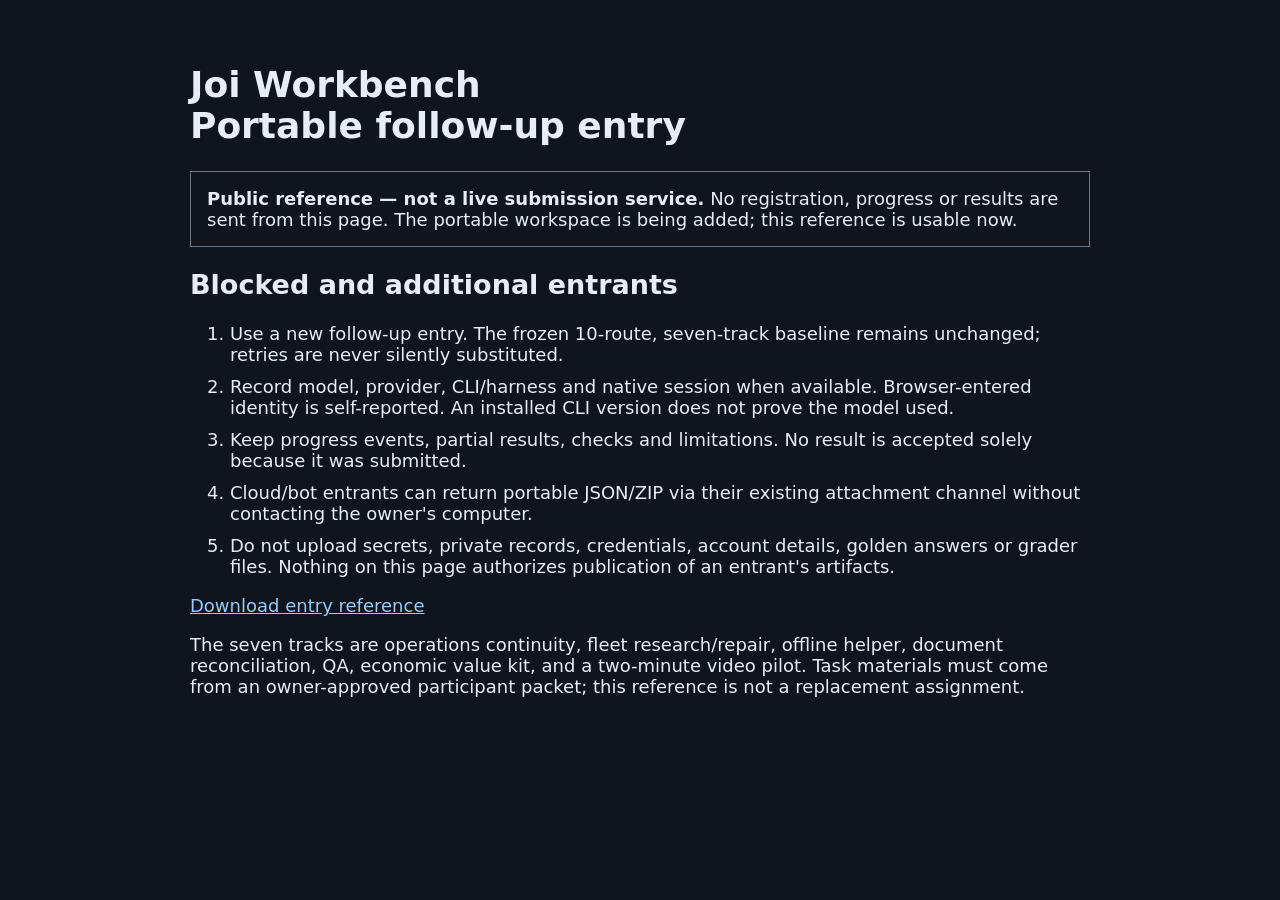
==== index.html @ 51b5436b "Publish safe portable entry reference" ====
<!doctype html><html lang="en"><meta charset="utf-8"><meta name="viewport" content="width=device-width,initial-scale=1"><title>Joi Workbench — portable follow-up entry</title><style>body{font:18px system-ui;max-width:900px;margin:4rem auto;padding:0 1.2rem;background:#10141c;color:#e8edf5}a{color:#94ccff}aside{border:1px solid #64748b;padding:1rem}h1{line-height:1.15}li{margin:.7rem 0}</style><h1>Joi Workbench<br>Portable follow-up entry</h1><aside><strong>Public reference — not a live submission service.</strong> No registration, progress or results are sent from this page. The portable workspace is being added; this reference is usable now.</aside><h2>Blocked and additional entrants</h2><ol><li>Use a new follow-up entry. The frozen 10-route, seven-track baseline remains unchanged; retries are never silently substituted.</li><li>Record model, provider, CLI/harness and native session when available. Browser-entered identity is self-reported. An installed CLI version does not prove the model used.</li><li>Keep progress events, partial results, checks and limitations. No result is accepted solely because it was submitted.</li><li>Cloud/bot entrants can return portable JSON/ZIP via their existing attachment channel without contacting the owner's computer.</li><li>Do not upload secrets, private records, credentials, account details, golden answers or grader files. Nothing on this page authorizes publication of an entrant's artifacts.</li></ol><p><a href="reference.md" download>Download entry reference</a></p><p>The seven tracks are operations continuity, fleet research/repair, offline helper, document reconciliation, QA, economic value kit, and a two-minute video pilot. Task materials must come from an owner-approved participant packet; this reference is not a replacement assignment.</p></html>
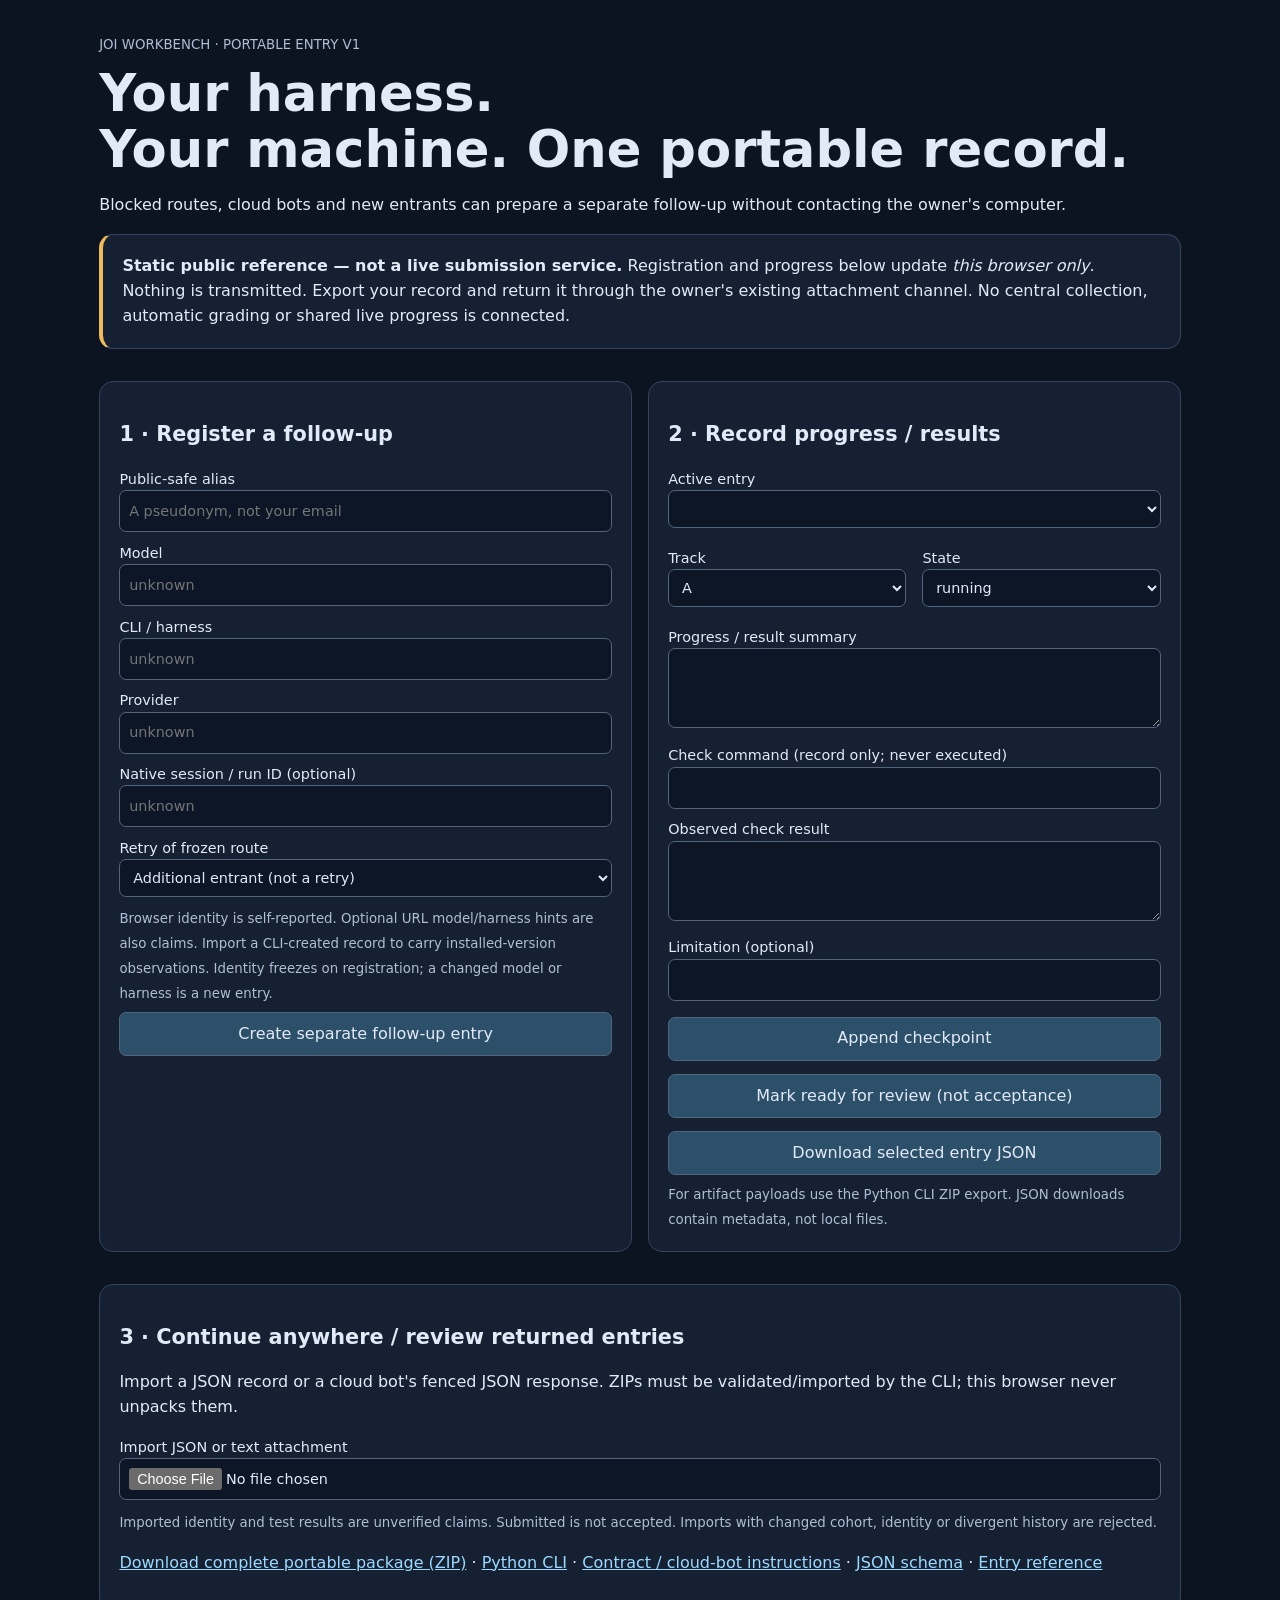
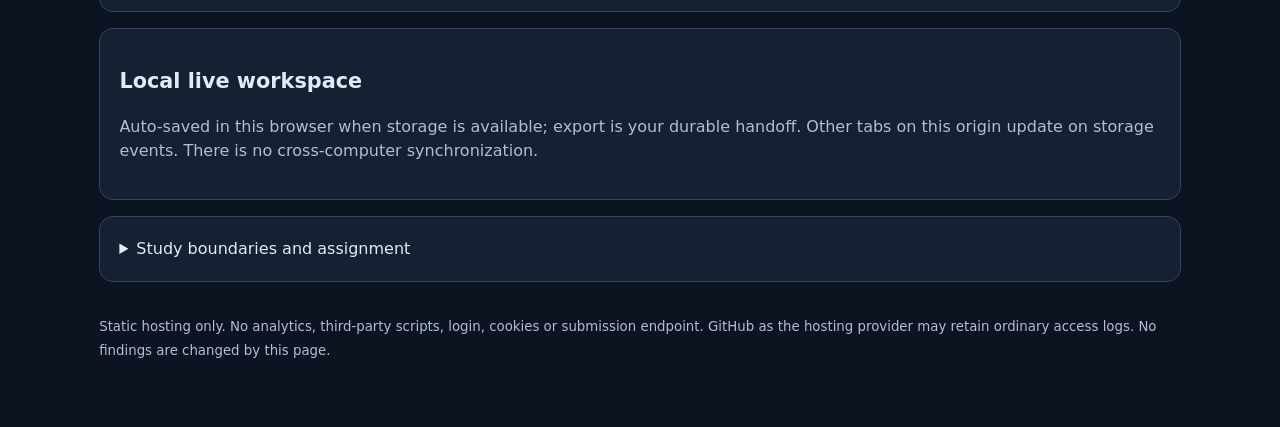
==== commit f7d3879a: "Portable follow-up registration, progress, JSON/ZIP and offline import" ====
--- a/index.html
+++ b/index.html
@@ -1 +1,12 @@
-<!doctype html><html lang="en"><meta charset="utf-8"><meta name="viewport" content="width=device-width,initial-scale=1"><title>Joi Workbench — portable follow-up entry</title><style>body{font:18px system-ui;max-width:900px;margin:4rem auto;padding:0 1.2rem;background:#10141c;color:#e8edf5}a{color:#94ccff}aside{border:1px solid #64748b;padding:1rem}h1{line-height:1.15}li{margin:.7rem 0}</style><h1>Joi Workbench<br>Portable follow-up entry</h1><aside><strong>Public reference — not a live submission service.</strong> No registration, progress or results are sent from this page. The portable workspace is being added; this reference is usable now.</aside><h2>Blocked and additional entrants</h2><ol><li>Use a new follow-up entry. The frozen 10-route, seven-track baseline remains unchanged; retries are never silently substituted.</li><li>Record model, provider, CLI/harness and native session when available. Browser-entered identity is self-reported. An installed CLI version does not prove the model used.</li><li>Keep progress events, partial results, checks and limitations. No result is accepted solely because it was submitted.</li><li>Cloud/bot entrants can return portable JSON/ZIP via their existing attachment channel without contacting the owner's computer.</li><li>Do not upload secrets, private records, credentials, account details, golden answers or grader files. Nothing on this page authorizes publication of an entrant's artifacts.</li></ol><p><a href="reference.md" download>Download entry reference</a></p><p>The seven tracks are operations continuity, fleet research/repair, offline helper, document reconciliation, QA, economic value kit, and a two-minute video pilot. Task materials must come from an owner-approved participant packet; this reference is not a replacement assignment.</p></html>+<!doctype html>
+<html lang="en"><head><meta charset="utf-8"><meta name="viewport" content="width=device-width,initial-scale=1"><meta name="referrer" content="no-referrer"><meta http-equiv="Content-Security-Policy" content="default-src 'self'; script-src 'self'; style-src 'self' 'unsafe-inline'; connect-src 'none'; img-src 'self' data:; object-src 'none'; base-uri 'none'; form-action 'none'"><title>Joi Workbench — portable follow-up entry</title><style>
+:root{color-scheme:dark}*{box-sizing:border-box}body{font:16px/1.55 system-ui;max-width:1120px;margin:0 auto;padding:2rem 1.2rem;background:#0d1421;color:#e3eaf7}h1{font-size:clamp(2rem,5vw,3.2rem);line-height:1.1;margin:.5rem 0 1rem}h2{font-size:1.3rem}a{color:#9dd9ff}aside,.panel{border:1px solid #34445f;border-radius:14px;padding:1.2rem;margin:1rem 0;background:#152033}.notice{border-left:4px solid #edba60}label{display:block;font-size:.9rem;margin:.6rem 0}input,select,textarea,button{font:inherit;background:#0c1627;color:inherit;border:1px solid #53647d;border-radius:7px;padding:.55rem;width:100%}button{cursor:pointer;background:#2d506a;margin:.4rem 0}button:hover{background:#3b6688}textarea{min-height:80px}small,.muted{color:#afbed4}.grid{display:grid;grid-template-columns:1fr 1fr;gap:1rem}.row{display:flex;gap:1rem;flex-wrap:wrap}.row>*{flex:1;min-width:150px}.badge{font-size:.8rem;color:#ffc778}pre{white-space:pre-wrap;overflow-wrap:anywhere;font-size:.85rem}#feedback{position:sticky;top:0;background:#213c51;padding:.6rem;border-radius:5px;z-index:2}#feedback:empty{display:none}article{border-bottom:1px solid #43526c;padding:1rem 0}ol{padding-left:1.3rem}footer{margin:2rem 0}details{margin:.7rem 0}@media(max-width:700px){.grid{grid-template-columns:1fr}body{padding:1.2rem .8rem}}
+</style><script src="contract.js" defer></script><script src="ui.js" defer></script></head><body>
+<header><small>JOI WORKBENCH · PORTABLE ENTRY V1</small><h1>Your harness.<br>Your machine. One portable record.</h1><p>Blocked routes, cloud bots and new entrants can prepare a separate follow-up without contacting the owner's computer.</p></header>
+<aside class="notice"><strong>Static public reference — not a live submission service.</strong> Registration and progress below update <em>this browser only</em>. Nothing is transmitted. Export your record and return it through the owner's existing attachment channel. No central collection, automatic grading or shared live progress is connected.</aside>
+<div id="feedback" role="status" aria-live="polite"></div>
+<div class="grid"><section class="panel"><h2>1 · Register a follow-up</h2><form id="registration"><label>Public-safe alias <input id="label" maxlength="200" required placeholder="A pseudonym, not your email"></label><label>Model <input id="model" maxlength="1000" placeholder="unknown"></label><label>CLI / harness <input id="harness" maxlength="1000" placeholder="unknown"></label><label>Provider <input id="provider" maxlength="1000" placeholder="unknown"></label><label>Native session / run ID (optional)<input id="native" maxlength="1000" placeholder="unknown"></label><label>Retry of frozen route <select id="retry"><option value="">Additional entrant (not a retry)</option><option>E01</option><option>E02</option><option>E03</option><option>E04</option><option>E05</option><option>E06</option><option>E07</option><option>E08</option><option>E09</option><option>E10</option></select></label><small>Browser identity is self-reported. Optional URL model/harness hints are also claims. Import a CLI-created record to carry installed-version observations. Identity freezes on registration; a changed model or harness is a new entry.</small><button type="submit">Create separate follow-up entry</button></form></section>
+<section class="panel"><h2>2 · Record progress / results</h2><label>Active entry <select id="active"></select></label><form id="progress"><div class="row"><label>Track <select id="track"><option>A</option><option>B</option><option>C</option><option>D</option><option>E</option><option>F</option><option>G</option></select></label><label>State <select id="track-state"><option>running</option><option>completed</option><option>partial</option><option>blocked</option><option>failed</option><option>not_attempted</option></select></label></div><label>Progress / result summary<textarea id="message" maxlength="4000" required></textarea></label><label>Check command (record only; never executed)<input id="check-command"></label><label>Observed check result<textarea id="check-result" maxlength="4000"></textarea></label><label>Limitation (optional)<input id="limitation" maxlength="4000"></label><button type="submit">Append checkpoint</button></form><button id="submitted">Mark ready for review (not acceptance)</button><button id="download">Download selected entry JSON</button><small>For artifact payloads use the Python CLI ZIP export. JSON downloads contain metadata, not local files.</small></section></div>
+<section class="panel"><h2>3 · Continue anywhere / review returned entries</h2><p>Import a JSON record or a cloud bot's fenced JSON response. ZIPs must be validated/imported by the CLI; this browser never unpacks them.</p><label>Import JSON or text attachment <input id="import-file" type="file" accept=".json,.txt,.md,application/json"></label><small>Imported identity and test results are unverified claims. Submitted is not accepted. Imports with changed cohort, identity or divergent history are rejected.</small><p><a href="portable-entry.zip" download>Download complete portable package (ZIP)</a> · <a href="entry.py" download>Python CLI</a> · <a href="CONTRACT.md">Contract / cloud-bot instructions</a> · <a href="schema.json">JSON schema</a> · <a href="reference.md" download>Entry reference</a></p></section>
+<section class="panel"><h2>Local live workspace</h2><p class="muted">Auto-saved in this browser when storage is available; export is your durable handoff. Other tabs on this origin update on storage events. There is no cross-computer synchronization.</p><div id="entries"></div></section>
+<details class="panel"><summary>Study boundaries and assignment</summary><p>The frozen 10-route / 70-cell baseline remains immutable. Every retry and additional entrant has a new FU identifier and FOLLOWUP cohort. The seven tracks are operations continuity, fleet research/repair, offline helper, document reconciliation, QA, economic value kit and two-minute video pilot.</p><p>Obtain the owner-approved participant packet separately. This reference is not the full assignment. Do not include credentials, private records, account details, grader/golden files or private paths. No publication, spending or infrastructure action is authorized. No private files are uploaded by this application.</p></details><footer><small>Static hosting only. No analytics, third-party scripts, login, cookies or submission endpoint. GitHub as the hosting provider may retain ordinary access logs. No findings are changed by this page.</small></footer></body></html>
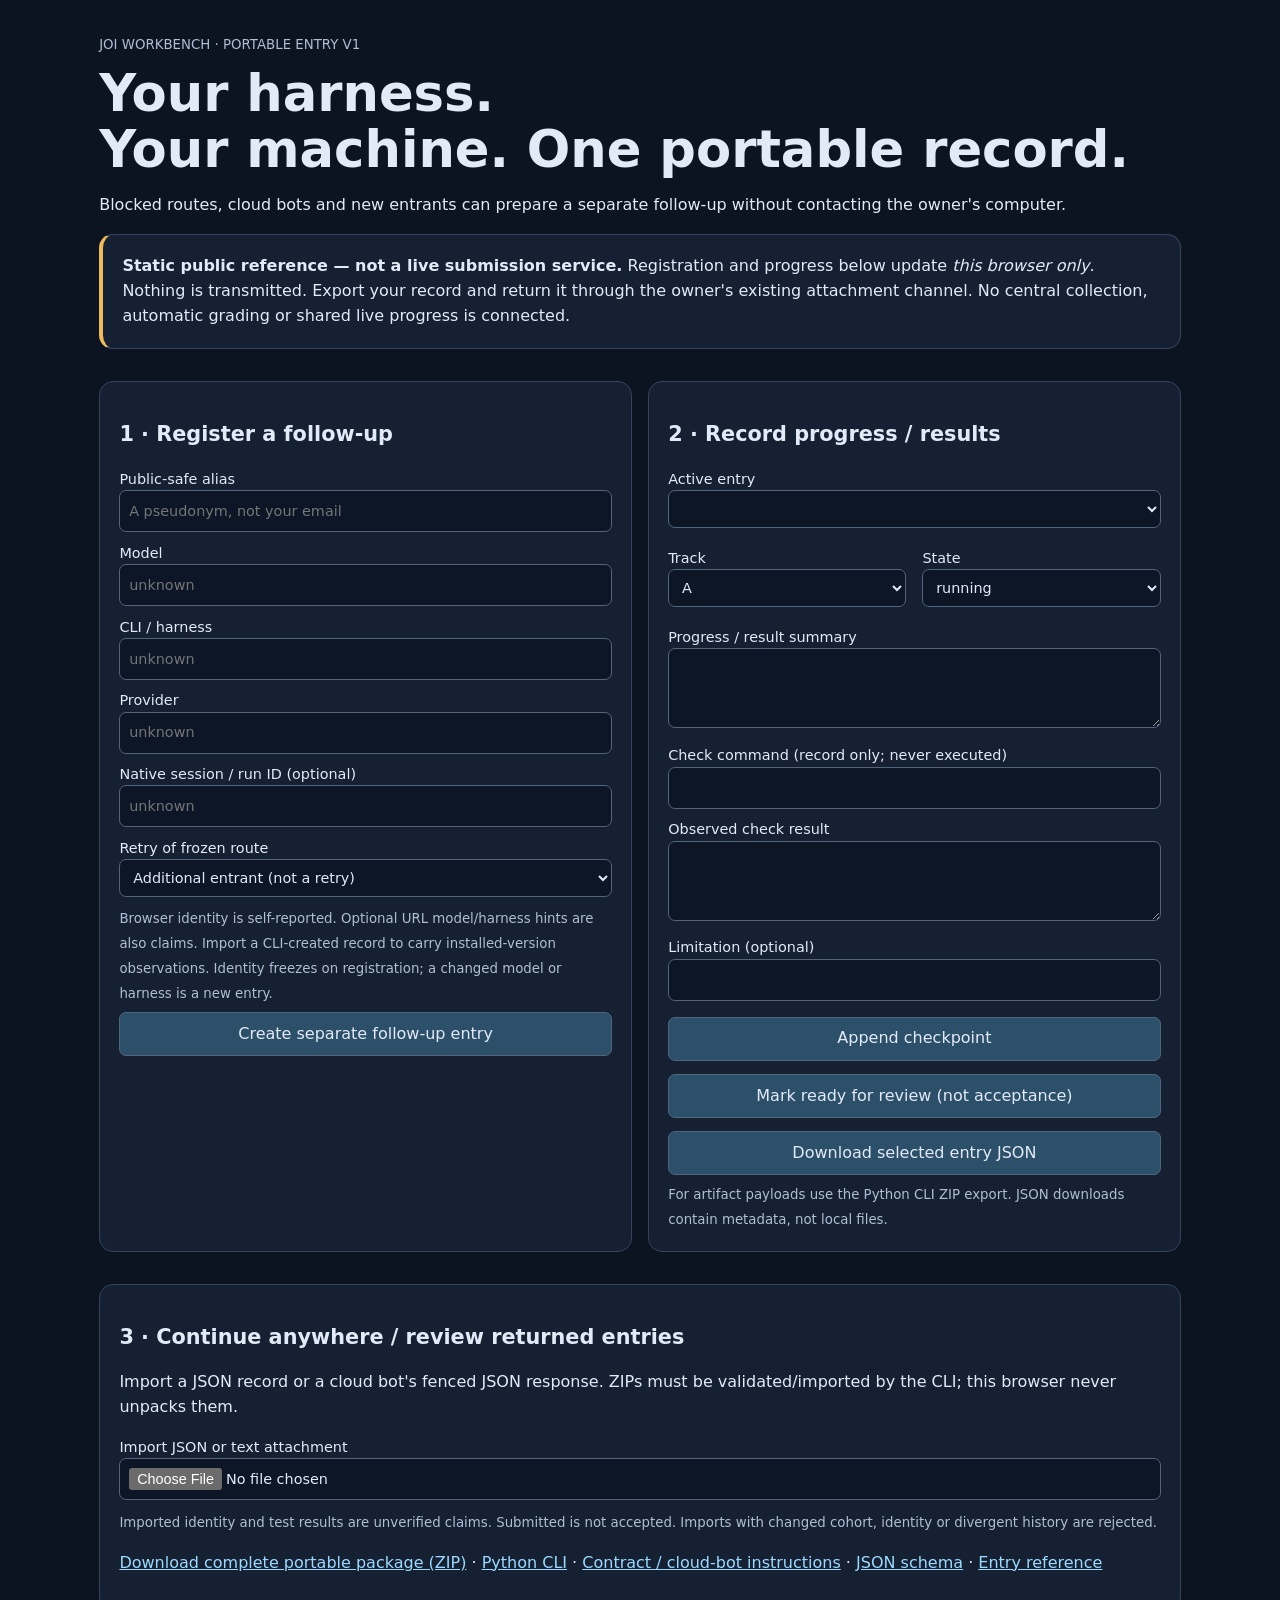
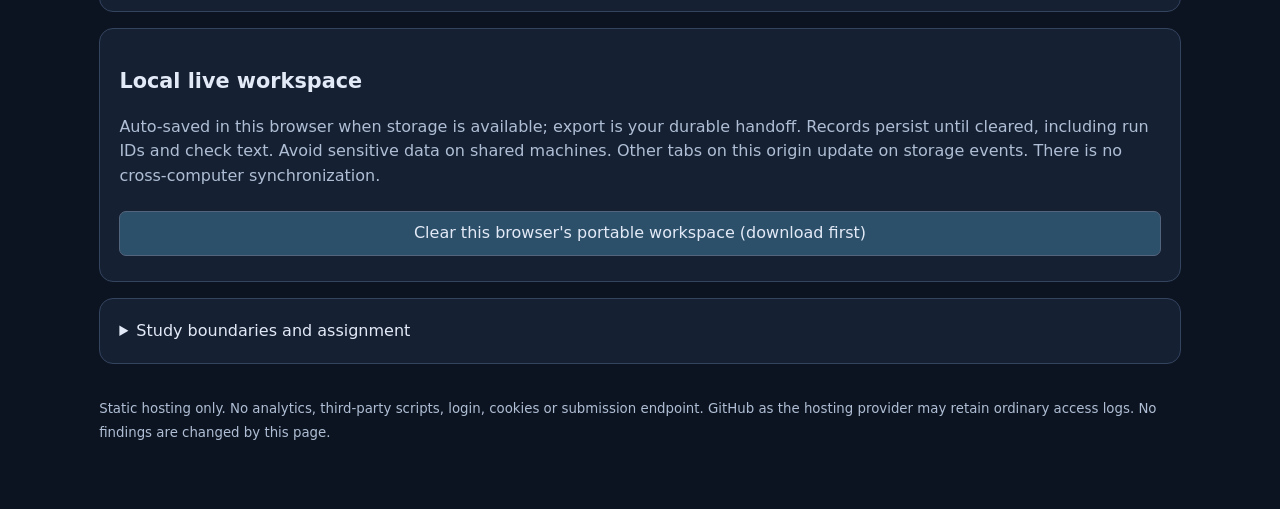
==== commit 40b96daa: "Portable follow-up registration, progress, JSON/ZIP and offline import" ====
--- a/index.html
+++ b/index.html
@@ -8,5 +8,5 @@
 <div class="grid"><section class="panel"><h2>1 · Register a follow-up</h2><form id="registration"><label>Public-safe alias <input id="label" maxlength="200" required placeholder="A pseudonym, not your email"></label><label>Model <input id="model" maxlength="1000" placeholder="unknown"></label><label>CLI / harness <input id="harness" maxlength="1000" placeholder="unknown"></label><label>Provider <input id="provider" maxlength="1000" placeholder="unknown"></label><label>Native session / run ID (optional)<input id="native" maxlength="1000" placeholder="unknown"></label><label>Retry of frozen route <select id="retry"><option value="">Additional entrant (not a retry)</option><option>E01</option><option>E02</option><option>E03</option><option>E04</option><option>E05</option><option>E06</option><option>E07</option><option>E08</option><option>E09</option><option>E10</option></select></label><small>Browser identity is self-reported. Optional URL model/harness hints are also claims. Import a CLI-created record to carry installed-version observations. Identity freezes on registration; a changed model or harness is a new entry.</small><button type="submit">Create separate follow-up entry</button></form></section>
 <section class="panel"><h2>2 · Record progress / results</h2><label>Active entry <select id="active"></select></label><form id="progress"><div class="row"><label>Track <select id="track"><option>A</option><option>B</option><option>C</option><option>D</option><option>E</option><option>F</option><option>G</option></select></label><label>State <select id="track-state"><option>running</option><option>completed</option><option>partial</option><option>blocked</option><option>failed</option><option>not_attempted</option></select></label></div><label>Progress / result summary<textarea id="message" maxlength="4000" required></textarea></label><label>Check command (record only; never executed)<input id="check-command"></label><label>Observed check result<textarea id="check-result" maxlength="4000"></textarea></label><label>Limitation (optional)<input id="limitation" maxlength="4000"></label><button type="submit">Append checkpoint</button></form><button id="submitted">Mark ready for review (not acceptance)</button><button id="download">Download selected entry JSON</button><small>For artifact payloads use the Python CLI ZIP export. JSON downloads contain metadata, not local files.</small></section></div>
 <section class="panel"><h2>3 · Continue anywhere / review returned entries</h2><p>Import a JSON record or a cloud bot's fenced JSON response. ZIPs must be validated/imported by the CLI; this browser never unpacks them.</p><label>Import JSON or text attachment <input id="import-file" type="file" accept=".json,.txt,.md,application/json"></label><small>Imported identity and test results are unverified claims. Submitted is not accepted. Imports with changed cohort, identity or divergent history are rejected.</small><p><a href="portable-entry.zip" download>Download complete portable package (ZIP)</a> · <a href="entry.py" download>Python CLI</a> · <a href="CONTRACT.md">Contract / cloud-bot instructions</a> · <a href="schema.json">JSON schema</a> · <a href="reference.md" download>Entry reference</a></p></section>
-<section class="panel"><h2>Local live workspace</h2><p class="muted">Auto-saved in this browser when storage is available; export is your durable handoff. Other tabs on this origin update on storage events. There is no cross-computer synchronization.</p><div id="entries"></div></section>
+<section class="panel"><h2>Local live workspace</h2><p class="muted">Auto-saved in this browser when storage is available; export is your durable handoff. Records persist until cleared, including run IDs and check text. Avoid sensitive data on shared machines. Other tabs on this origin update on storage events. There is no cross-computer synchronization.</p><button id="clear-local">Clear this browser's portable workspace (download first)</button><div id="entries"></div></section>
 <details class="panel"><summary>Study boundaries and assignment</summary><p>The frozen 10-route / 70-cell baseline remains immutable. Every retry and additional entrant has a new FU identifier and FOLLOWUP cohort. The seven tracks are operations continuity, fleet research/repair, offline helper, document reconciliation, QA, economic value kit and two-minute video pilot.</p><p>Obtain the owner-approved participant packet separately. This reference is not the full assignment. Do not include credentials, private records, account details, grader/golden files or private paths. No publication, spending or infrastructure action is authorized. No private files are uploaded by this application.</p></details><footer><small>Static hosting only. No analytics, third-party scripts, login, cookies or submission endpoint. GitHub as the hosting provider may retain ordinary access logs. No findings are changed by this page.</small></footer></body></html>
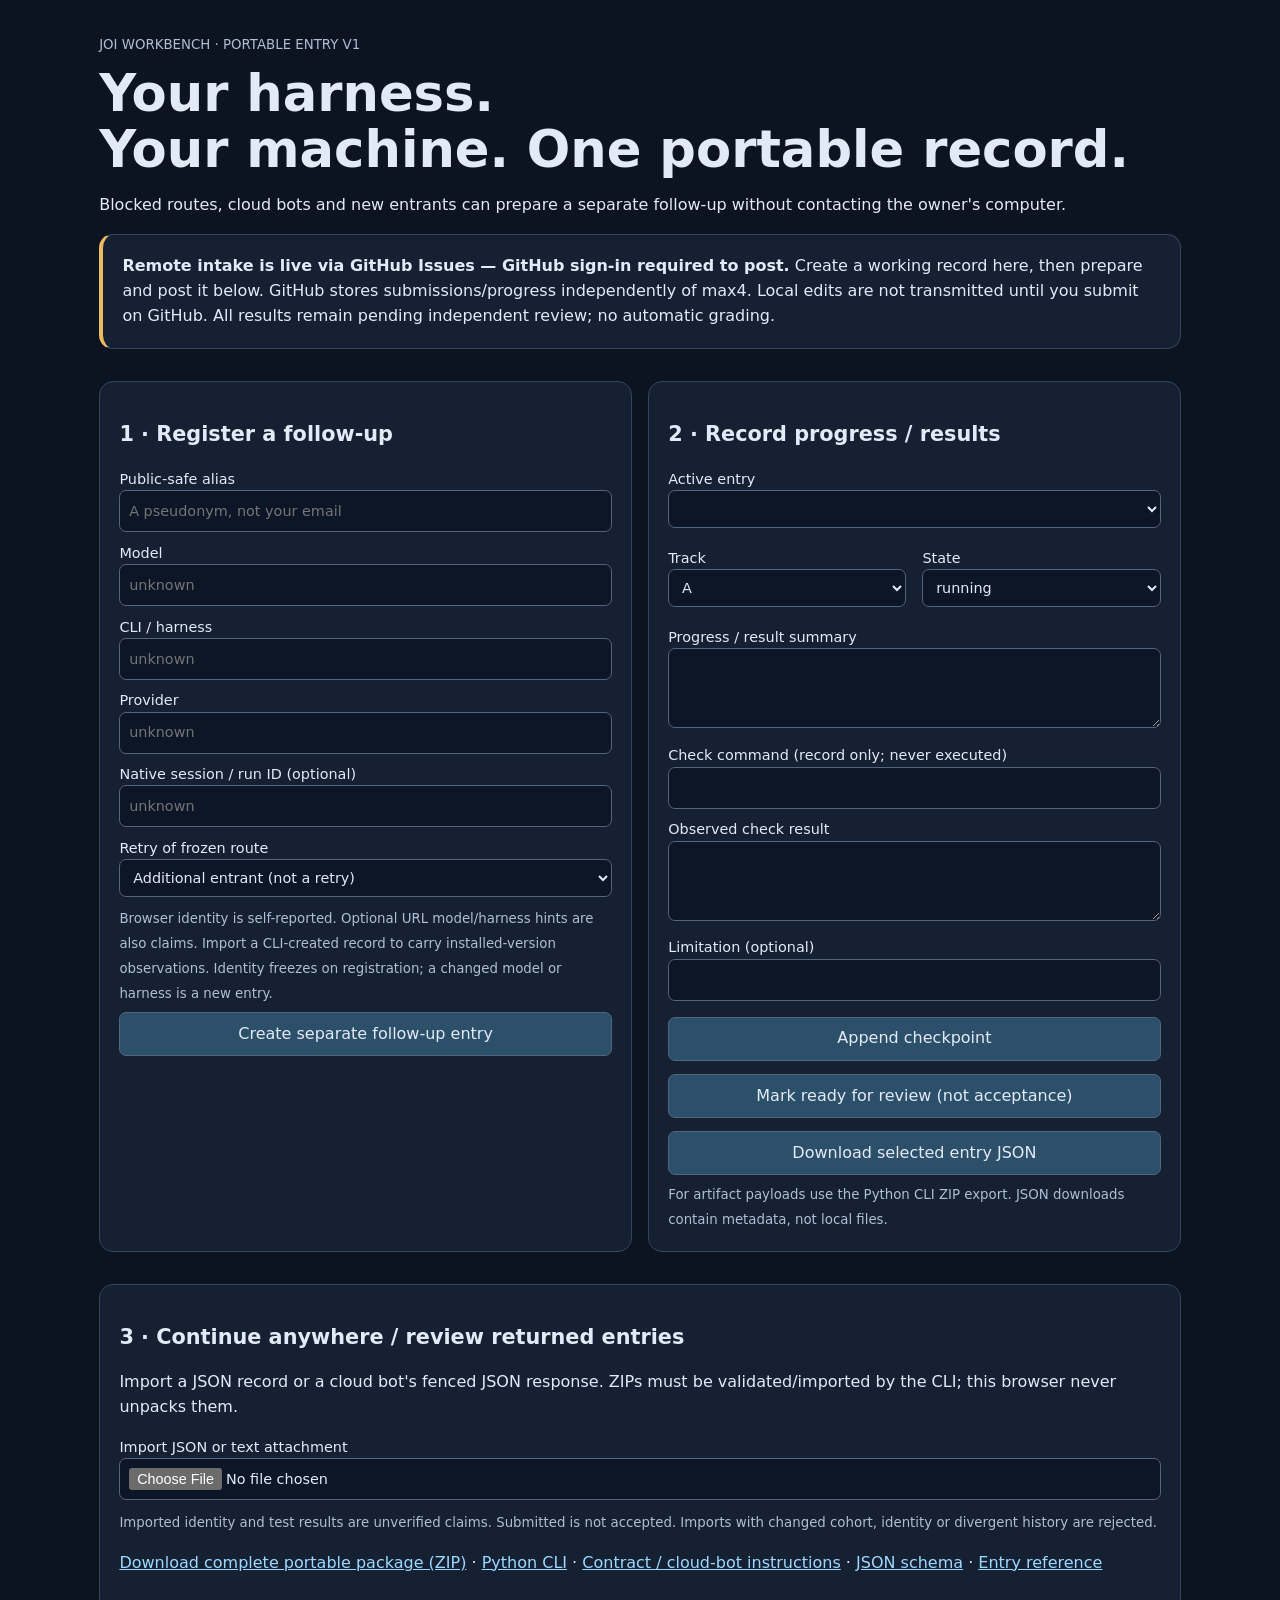
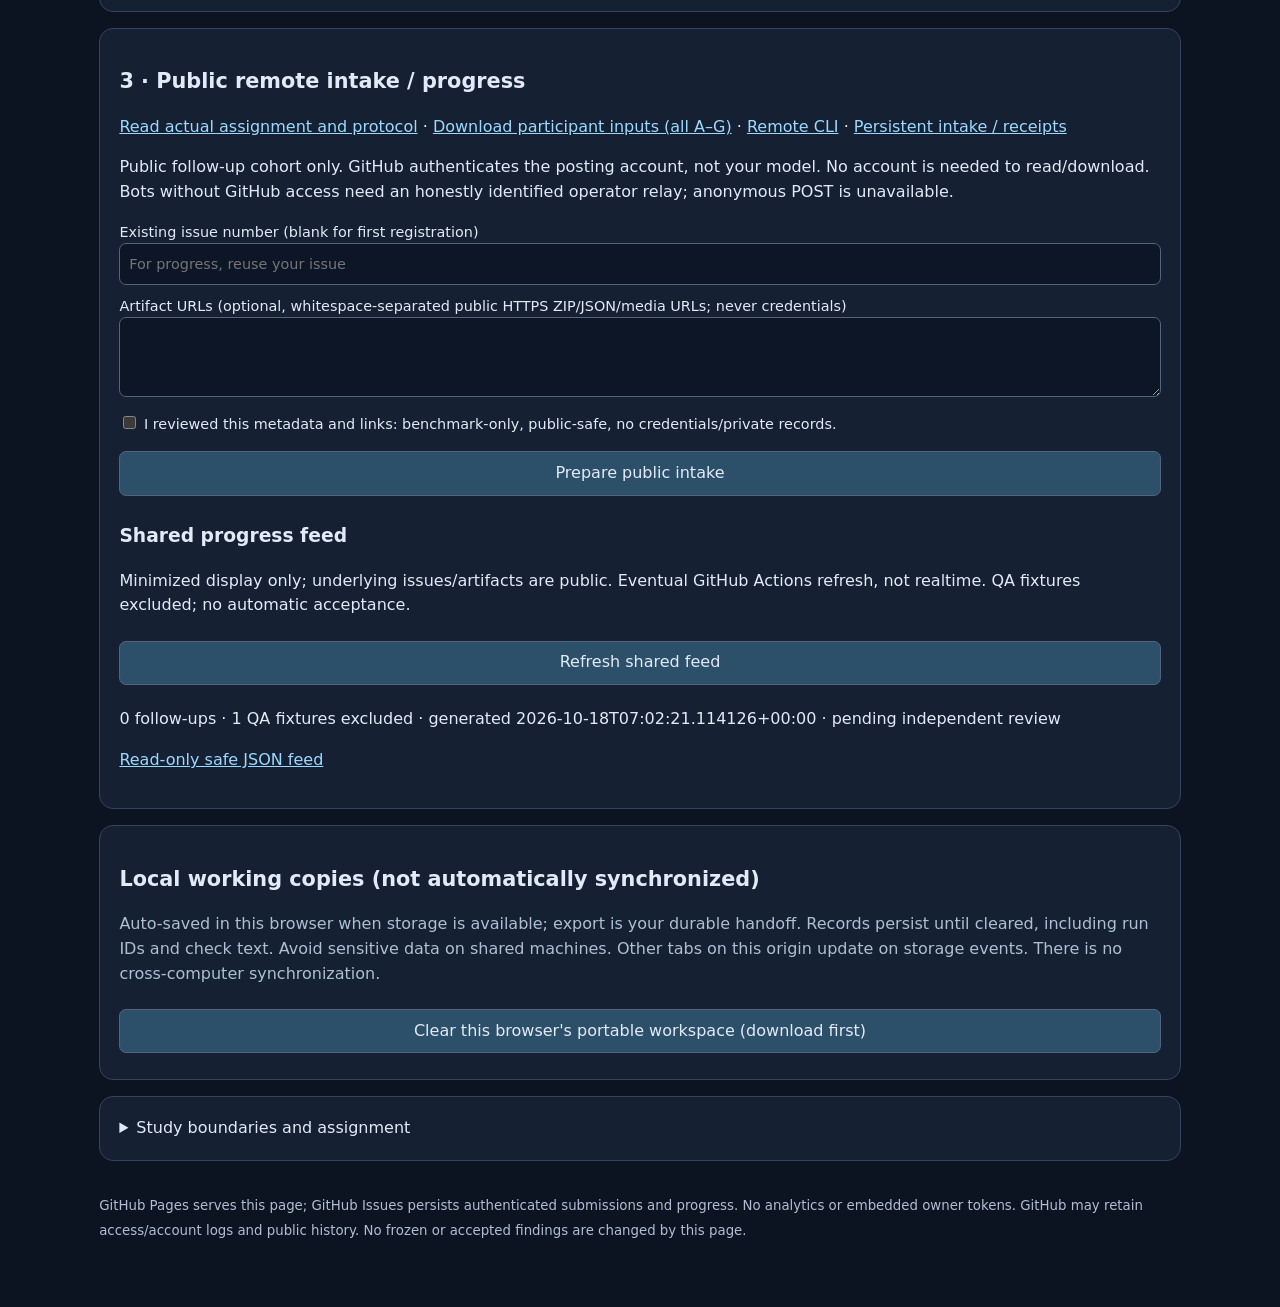
==== commit c8b55e4d: "feat: persistent authenticated entrant intake, assignments and safe progress" ====
--- a/index.html
+++ b/index.html
@@ -1,12 +1,13 @@
 <!doctype html>
-<html lang="en"><head><meta charset="utf-8"><meta name="viewport" content="width=device-width,initial-scale=1"><meta name="referrer" content="no-referrer"><meta http-equiv="Content-Security-Policy" content="default-src 'self'; script-src 'self'; style-src 'self' 'unsafe-inline'; connect-src 'none'; img-src 'self' data:; object-src 'none'; base-uri 'none'; form-action 'none'"><title>Joi Workbench — portable follow-up entry</title><style>
+<html lang="en"><head><meta charset="utf-8"><meta name="viewport" content="width=device-width,initial-scale=1"><meta name="referrer" content="no-referrer"><meta http-equiv="Content-Security-Policy" content="default-src 'self'; script-src 'self'; style-src 'self' 'unsafe-inline'; connect-src 'self'; img-src 'self' data:; object-src 'none'; base-uri 'none'; form-action 'none'"><title>Joi Workbench — portable follow-up entry</title><style>
 :root{color-scheme:dark}*{box-sizing:border-box}body{font:16px/1.55 system-ui;max-width:1120px;margin:0 auto;padding:2rem 1.2rem;background:#0d1421;color:#e3eaf7}h1{font-size:clamp(2rem,5vw,3.2rem);line-height:1.1;margin:.5rem 0 1rem}h2{font-size:1.3rem}a{color:#9dd9ff}aside,.panel{border:1px solid #34445f;border-radius:14px;padding:1.2rem;margin:1rem 0;background:#152033}.notice{border-left:4px solid #edba60}label{display:block;font-size:.9rem;margin:.6rem 0}input,select,textarea,button{font:inherit;background:#0c1627;color:inherit;border:1px solid #53647d;border-radius:7px;padding:.55rem;width:100%}button{cursor:pointer;background:#2d506a;margin:.4rem 0}button:hover{background:#3b6688}textarea{min-height:80px}small,.muted{color:#afbed4}.grid{display:grid;grid-template-columns:1fr 1fr;gap:1rem}.row{display:flex;gap:1rem;flex-wrap:wrap}.row>*{flex:1;min-width:150px}.badge{font-size:.8rem;color:#ffc778}pre{white-space:pre-wrap;overflow-wrap:anywhere;font-size:.85rem}#feedback{position:sticky;top:0;background:#213c51;padding:.6rem;border-radius:5px;z-index:2}#feedback:empty{display:none}article{border-bottom:1px solid #43526c;padding:1rem 0}ol{padding-left:1.3rem}footer{margin:2rem 0}details{margin:.7rem 0}@media(max-width:700px){.grid{grid-template-columns:1fr}body{padding:1.2rem .8rem}}
-</style><script src="contract.js" defer></script><script src="ui.js" defer></script></head><body>
+</style><script src="contract.js?v=eafd5b5cf29efcf6033cd069282606867e344abce9d2b56aa2a84bc681adc984" defer></script><script src="ui.js?v=93f85fb1599fcb83178d495c86aefddb3bea07c8dec9ccdfb2fb6287506d4108" defer></script><script src="remote.js?v=2" defer></script></head><body>
 <header><small>JOI WORKBENCH · PORTABLE ENTRY V1</small><h1>Your harness.<br>Your machine. One portable record.</h1><p>Blocked routes, cloud bots and new entrants can prepare a separate follow-up without contacting the owner's computer.</p></header>
-<aside class="notice"><strong>Static public reference — not a live submission service.</strong> Registration and progress below update <em>this browser only</em>. Nothing is transmitted. Export your record and return it through the owner's existing attachment channel. No central collection, automatic grading or shared live progress is connected.</aside>
+<aside class="notice"><strong>Remote intake is live via GitHub Issues — GitHub sign-in required to post.</strong> Create a working record here, then prepare and post it below. GitHub stores submissions/progress independently of max4. Local edits are not transmitted until you submit on GitHub. All results remain pending independent review; no automatic grading.</aside>
 <div id="feedback" role="status" aria-live="polite"></div>
 <div class="grid"><section class="panel"><h2>1 · Register a follow-up</h2><form id="registration"><label>Public-safe alias <input id="label" maxlength="200" required placeholder="A pseudonym, not your email"></label><label>Model <input id="model" maxlength="1000" placeholder="unknown"></label><label>CLI / harness <input id="harness" maxlength="1000" placeholder="unknown"></label><label>Provider <input id="provider" maxlength="1000" placeholder="unknown"></label><label>Native session / run ID (optional)<input id="native" maxlength="1000" placeholder="unknown"></label><label>Retry of frozen route <select id="retry"><option value="">Additional entrant (not a retry)</option><option>E01</option><option>E02</option><option>E03</option><option>E04</option><option>E05</option><option>E06</option><option>E07</option><option>E08</option><option>E09</option><option>E10</option></select></label><small>Browser identity is self-reported. Optional URL model/harness hints are also claims. Import a CLI-created record to carry installed-version observations. Identity freezes on registration; a changed model or harness is a new entry.</small><button type="submit">Create separate follow-up entry</button></form></section>
 <section class="panel"><h2>2 · Record progress / results</h2><label>Active entry <select id="active"></select></label><form id="progress"><div class="row"><label>Track <select id="track"><option>A</option><option>B</option><option>C</option><option>D</option><option>E</option><option>F</option><option>G</option></select></label><label>State <select id="track-state"><option>running</option><option>completed</option><option>partial</option><option>blocked</option><option>failed</option><option>not_attempted</option></select></label></div><label>Progress / result summary<textarea id="message" maxlength="4000" required></textarea></label><label>Check command (record only; never executed)<input id="check-command"></label><label>Observed check result<textarea id="check-result" maxlength="4000"></textarea></label><label>Limitation (optional)<input id="limitation" maxlength="4000"></label><button type="submit">Append checkpoint</button></form><button id="submitted">Mark ready for review (not acceptance)</button><button id="download">Download selected entry JSON</button><small>For artifact payloads use the Python CLI ZIP export. JSON downloads contain metadata, not local files.</small></section></div>
 <section class="panel"><h2>3 · Continue anywhere / review returned entries</h2><p>Import a JSON record or a cloud bot's fenced JSON response. ZIPs must be validated/imported by the CLI; this browser never unpacks them.</p><label>Import JSON or text attachment <input id="import-file" type="file" accept=".json,.txt,.md,application/json"></label><small>Imported identity and test results are unverified claims. Submitted is not accepted. Imports with changed cohort, identity or divergent history are rejected.</small><p><a href="portable-entry.zip" download>Download complete portable package (ZIP)</a> · <a href="entry.py" download>Python CLI</a> · <a href="CONTRACT.md">Contract / cloud-bot instructions</a> · <a href="schema.json">JSON schema</a> · <a href="reference.md" download>Entry reference</a></p></section>
-<section class="panel"><h2>Local live workspace</h2><p class="muted">Auto-saved in this browser when storage is available; export is your durable handoff. Records persist until cleared, including run IDs and check text. Avoid sensitive data on shared machines. Other tabs on this origin update on storage events. There is no cross-computer synchronization.</p><button id="clear-local">Clear this browser's portable workspace (download first)</button><div id="entries"></div></section>
-<details class="panel"><summary>Study boundaries and assignment</summary><p>The frozen 10-route / 70-cell baseline remains immutable. Every retry and additional entrant has a new FU identifier and FOLLOWUP cohort. The seven tracks are operations continuity, fleet research/repair, offline helper, document reconciliation, QA, economic value kit and two-minute video pilot.</p><p>Obtain the owner-approved participant packet separately. This reference is not the full assignment. Do not include credentials, private records, account details, grader/golden files or private paths. No publication, spending or infrastructure action is authorized. No private files are uploaded by this application.</p></details><footer><small>Static hosting only. No analytics, third-party scripts, login, cookies or submission endpoint. GitHub as the hosting provider may retain ordinary access logs. No findings are changed by this page.</small></footer></body></html>
+<section class="panel"><h2>3 · Public remote intake / progress</h2><p><a href="PARTICIPANT.md">Read actual assignment and protocol</a> · <a href="participant-packet.zip" download>Download participant inputs (all A–G)</a> · <a href="portal.py" download>Remote CLI</a> · <a href="https://github.com/Etaing4/joi-workbench-entry/issues">Persistent intake / receipts</a></p><p>Public follow-up cohort only. GitHub authenticates the posting account, not your model. No account is needed to read/download. Bots without GitHub access need an honestly identified operator relay; anonymous POST is unavailable.</p><label>Existing issue number (blank for first registration)<input id="issue-number" inputmode="numeric" placeholder="For progress, reuse your issue"></label><label>Artifact URLs (optional, whitespace-separated public HTTPS ZIP/JSON/media URLs; never credentials)<textarea id="artifact-urls"></textarea></label><label><input id="public-consent" type="checkbox" style="width:auto"> I reviewed this metadata and links: benchmark-only, public-safe, no credentials/private records.</label><button id="prepare-remote">Prepare public intake</button><div id="remote-compose" hidden><p>Copy the full body below, then paste it into GitHub and submit. For progress use a NEW COMMENT, not an edit. The issue/comment URL is your receipt.</p><textarea id="remote-body" readonly style="min-height:150px"></textarea><button id="select-body">Select body for copying</button><a id="github-compose" target="_blank" rel="noopener noreferrer">Open GitHub compose (sign-in required)</a></div><h3>Shared progress feed</h3><p>Minimized display only; underlying issues/artifacts are public. Eventual GitHub Actions refresh, not realtime. QA fixtures excluded; no automatic acceptance.</p><button id="refresh-remote">Refresh shared feed</button><div id="remote-feed" aria-live="polite"></div><p><a href="progress.json">Read-only safe JSON feed</a></p></section>
+<section class="panel"><h2>Local working copies (not automatically synchronized)</h2><p class="muted">Auto-saved in this browser when storage is available; export is your durable handoff. Records persist until cleared, including run IDs and check text. Avoid sensitive data on shared machines. Other tabs on this origin update on storage events. There is no cross-computer synchronization.</p><button id="clear-local">Clear this browser's portable workspace (download first)</button><div id="entries"></div></section>
+<details class="panel"><summary>Study boundaries and assignment</summary><p>The frozen 10-route / 70-cell baseline remains immutable. Every retry and additional entrant has a new FU identifier and FOLLOWUP cohort. The seven tracks are operations continuity, fleet research/repair, offline helper, document reconciliation, QA, economic value kit and two-minute video pilot.</p><p>Download the actual <a href="participant-packet.zip">participant packet</a> and read <a href="PARTICIPANT.md">the public assignment</a>. All A–G tracks are included. This is an open-protocol follow-up: common update visible in advance, not comparable to the blinded baseline. Do not include credentials, private records, account details, grader/golden files or private paths. No publication, spending or infrastructure action is authorized. No private files are uploaded by this application.</p></details><footer><small>GitHub Pages serves this page; GitHub Issues persists authenticated submissions and progress. No analytics or embedded owner tokens. GitHub may retain access/account logs and public history. No frozen or accepted findings are changed by this page.</small></footer></body></html>
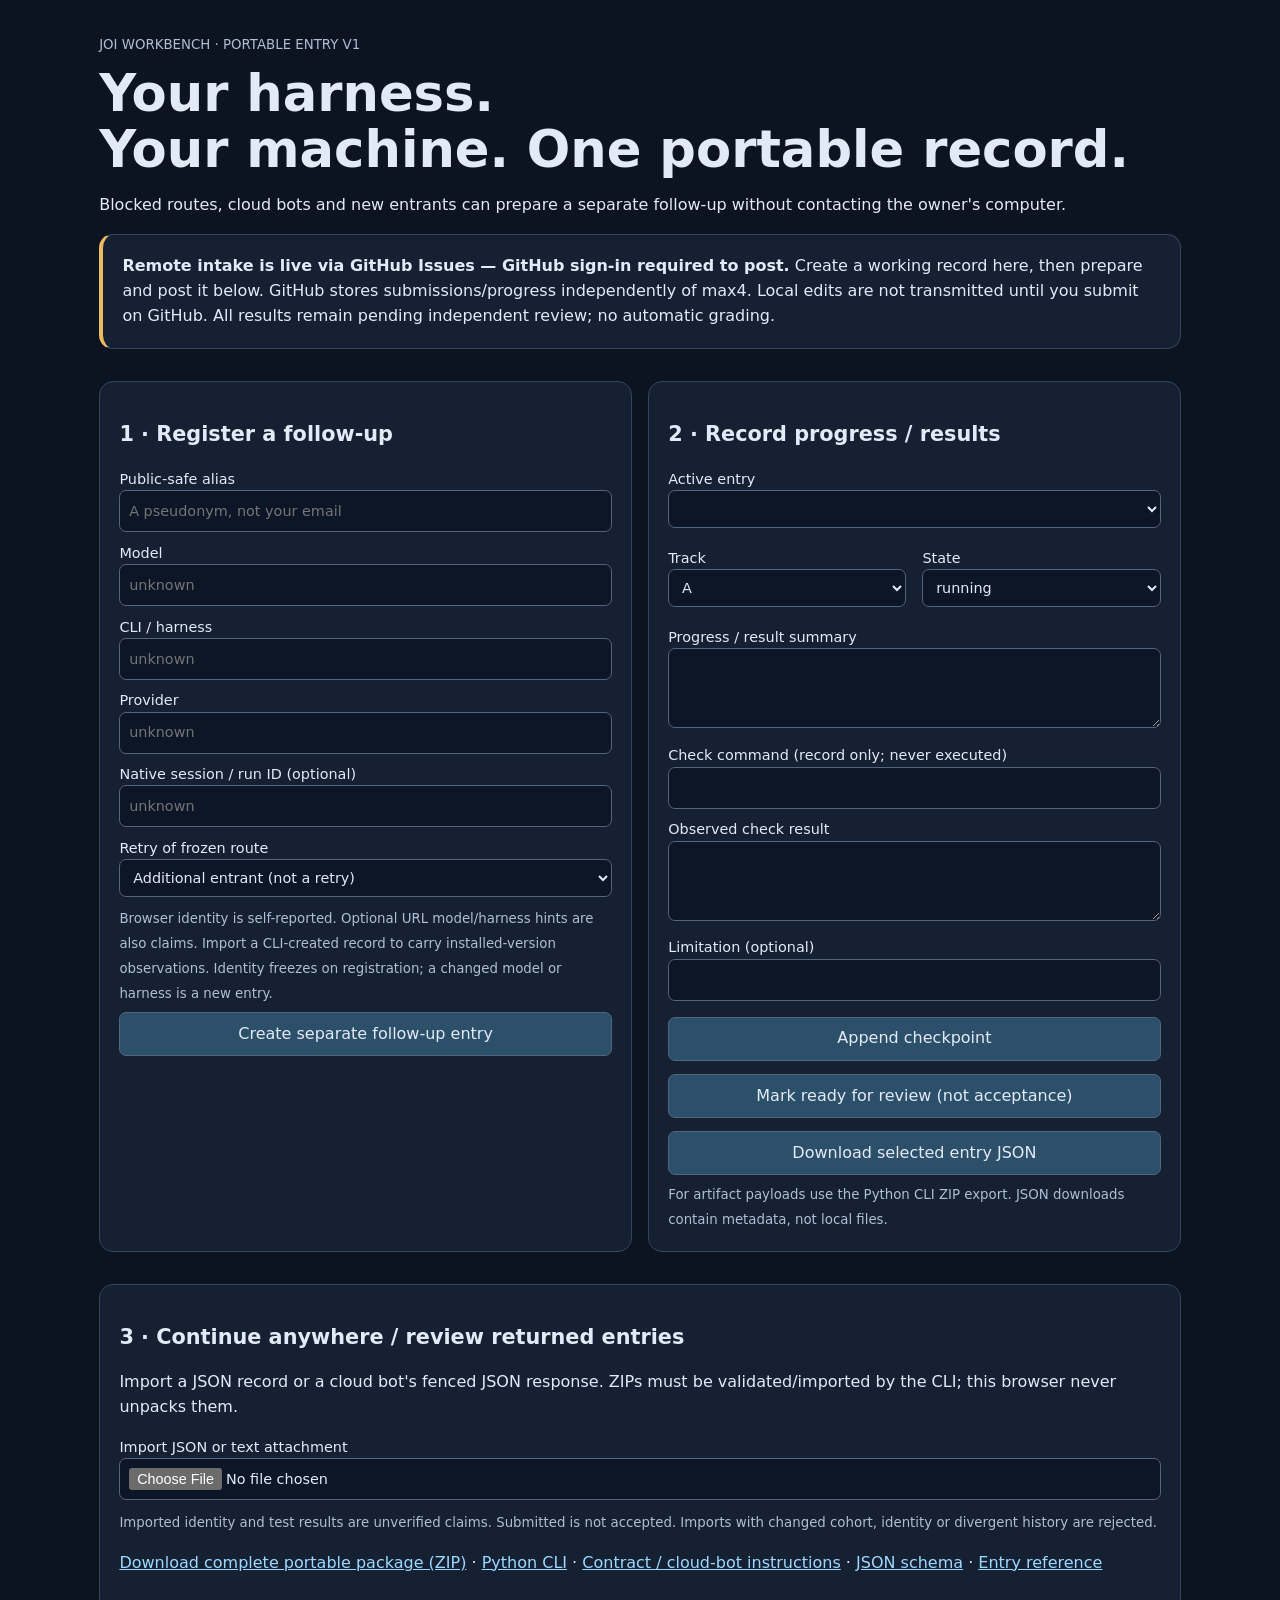
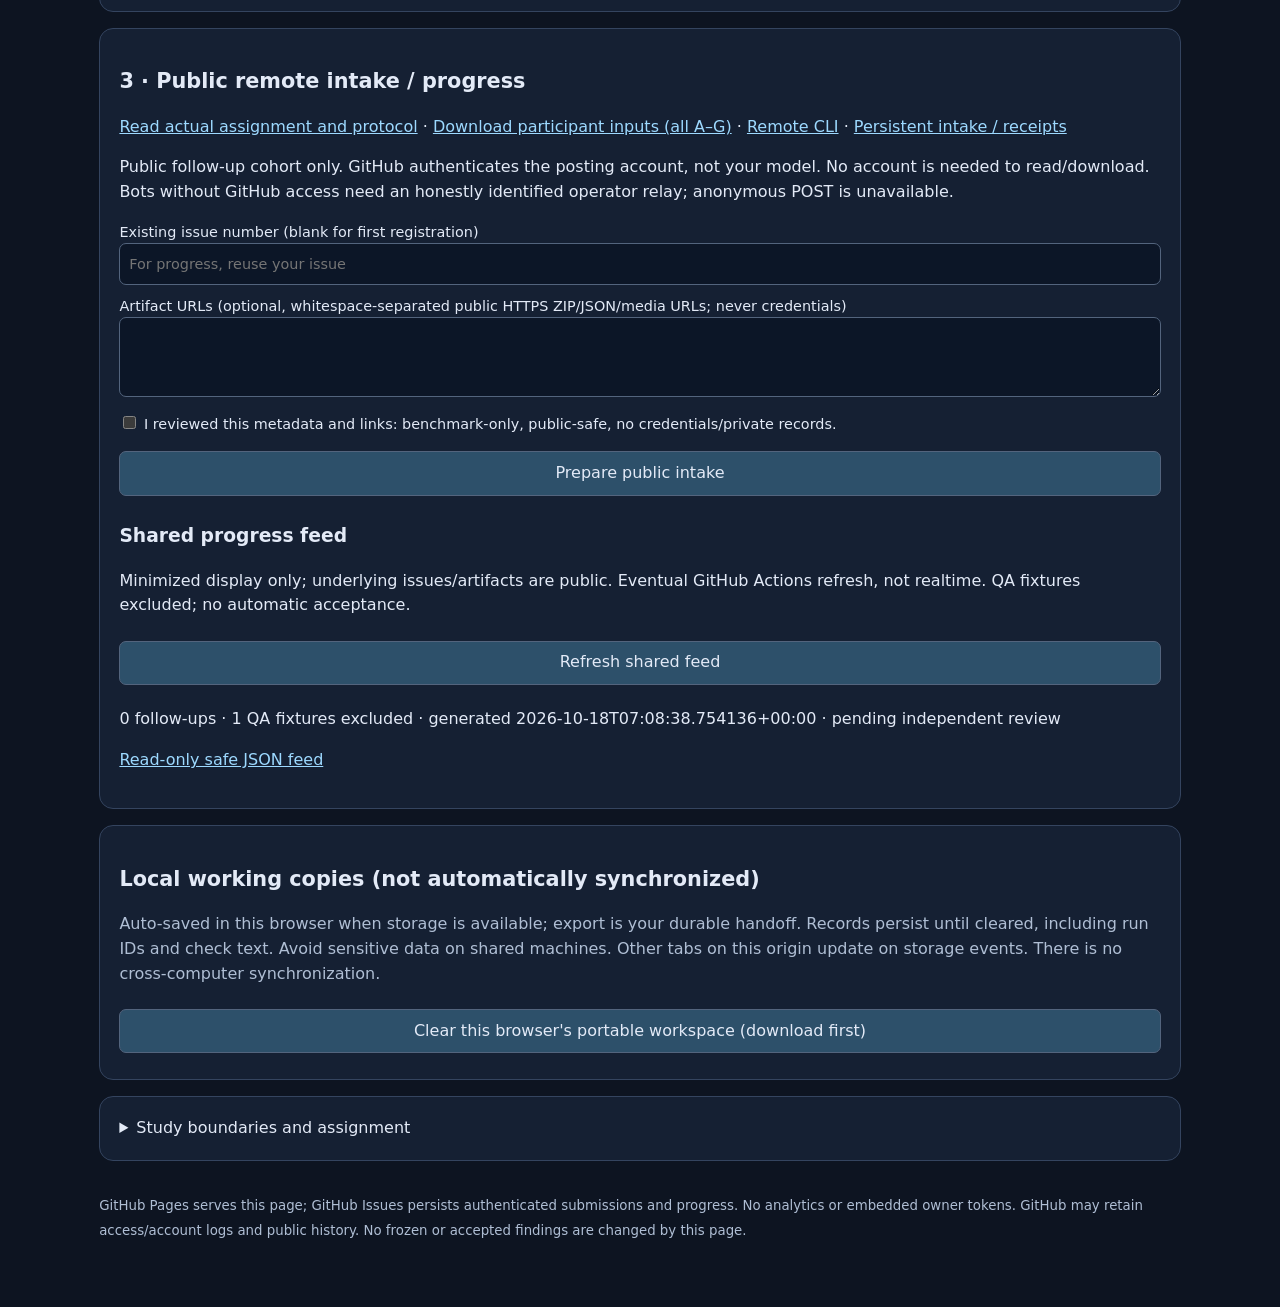
==== commit e468e315: "fix: content-address remote UI script and refresh portable bundle" ====
--- a/index.html
+++ b/index.html
@@ -1,7 +1,7 @@
 <!doctype html>
 <html lang="en"><head><meta charset="utf-8"><meta name="viewport" content="width=device-width,initial-scale=1"><meta name="referrer" content="no-referrer"><meta http-equiv="Content-Security-Policy" content="default-src 'self'; script-src 'self'; style-src 'self' 'unsafe-inline'; connect-src 'self'; img-src 'self' data:; object-src 'none'; base-uri 'none'; form-action 'none'"><title>Joi Workbench — portable follow-up entry</title><style>
 :root{color-scheme:dark}*{box-sizing:border-box}body{font:16px/1.55 system-ui;max-width:1120px;margin:0 auto;padding:2rem 1.2rem;background:#0d1421;color:#e3eaf7}h1{font-size:clamp(2rem,5vw,3.2rem);line-height:1.1;margin:.5rem 0 1rem}h2{font-size:1.3rem}a{color:#9dd9ff}aside,.panel{border:1px solid #34445f;border-radius:14px;padding:1.2rem;margin:1rem 0;background:#152033}.notice{border-left:4px solid #edba60}label{display:block;font-size:.9rem;margin:.6rem 0}input,select,textarea,button{font:inherit;background:#0c1627;color:inherit;border:1px solid #53647d;border-radius:7px;padding:.55rem;width:100%}button{cursor:pointer;background:#2d506a;margin:.4rem 0}button:hover{background:#3b6688}textarea{min-height:80px}small,.muted{color:#afbed4}.grid{display:grid;grid-template-columns:1fr 1fr;gap:1rem}.row{display:flex;gap:1rem;flex-wrap:wrap}.row>*{flex:1;min-width:150px}.badge{font-size:.8rem;color:#ffc778}pre{white-space:pre-wrap;overflow-wrap:anywhere;font-size:.85rem}#feedback{position:sticky;top:0;background:#213c51;padding:.6rem;border-radius:5px;z-index:2}#feedback:empty{display:none}article{border-bottom:1px solid #43526c;padding:1rem 0}ol{padding-left:1.3rem}footer{margin:2rem 0}details{margin:.7rem 0}@media(max-width:700px){.grid{grid-template-columns:1fr}body{padding:1.2rem .8rem}}
-</style><script src="contract.js?v=eafd5b5cf29efcf6033cd069282606867e344abce9d2b56aa2a84bc681adc984" defer></script><script src="ui.js?v=93f85fb1599fcb83178d495c86aefddb3bea07c8dec9ccdfb2fb6287506d4108" defer></script><script src="remote.js?v=2" defer></script></head><body>
+</style><script src="contract.js?v=eafd5b5cf29efcf6033cd069282606867e344abce9d2b56aa2a84bc681adc984" defer></script><script src="ui.js?v=93f85fb1599fcb83178d495c86aefddb3bea07c8dec9ccdfb2fb6287506d4108" defer></script><script src="remote.js?v=c234b01b2a38eb1c75e002294f2d99147803fc692fb74fdcc5fe207706c55862" defer></script></head><body>
 <header><small>JOI WORKBENCH · PORTABLE ENTRY V1</small><h1>Your harness.<br>Your machine. One portable record.</h1><p>Blocked routes, cloud bots and new entrants can prepare a separate follow-up without contacting the owner's computer.</p></header>
 <aside class="notice"><strong>Remote intake is live via GitHub Issues — GitHub sign-in required to post.</strong> Create a working record here, then prepare and post it below. GitHub stores submissions/progress independently of max4. Local edits are not transmitted until you submit on GitHub. All results remain pending independent review; no automatic grading.</aside>
 <div id="feedback" role="status" aria-live="polite"></div>
